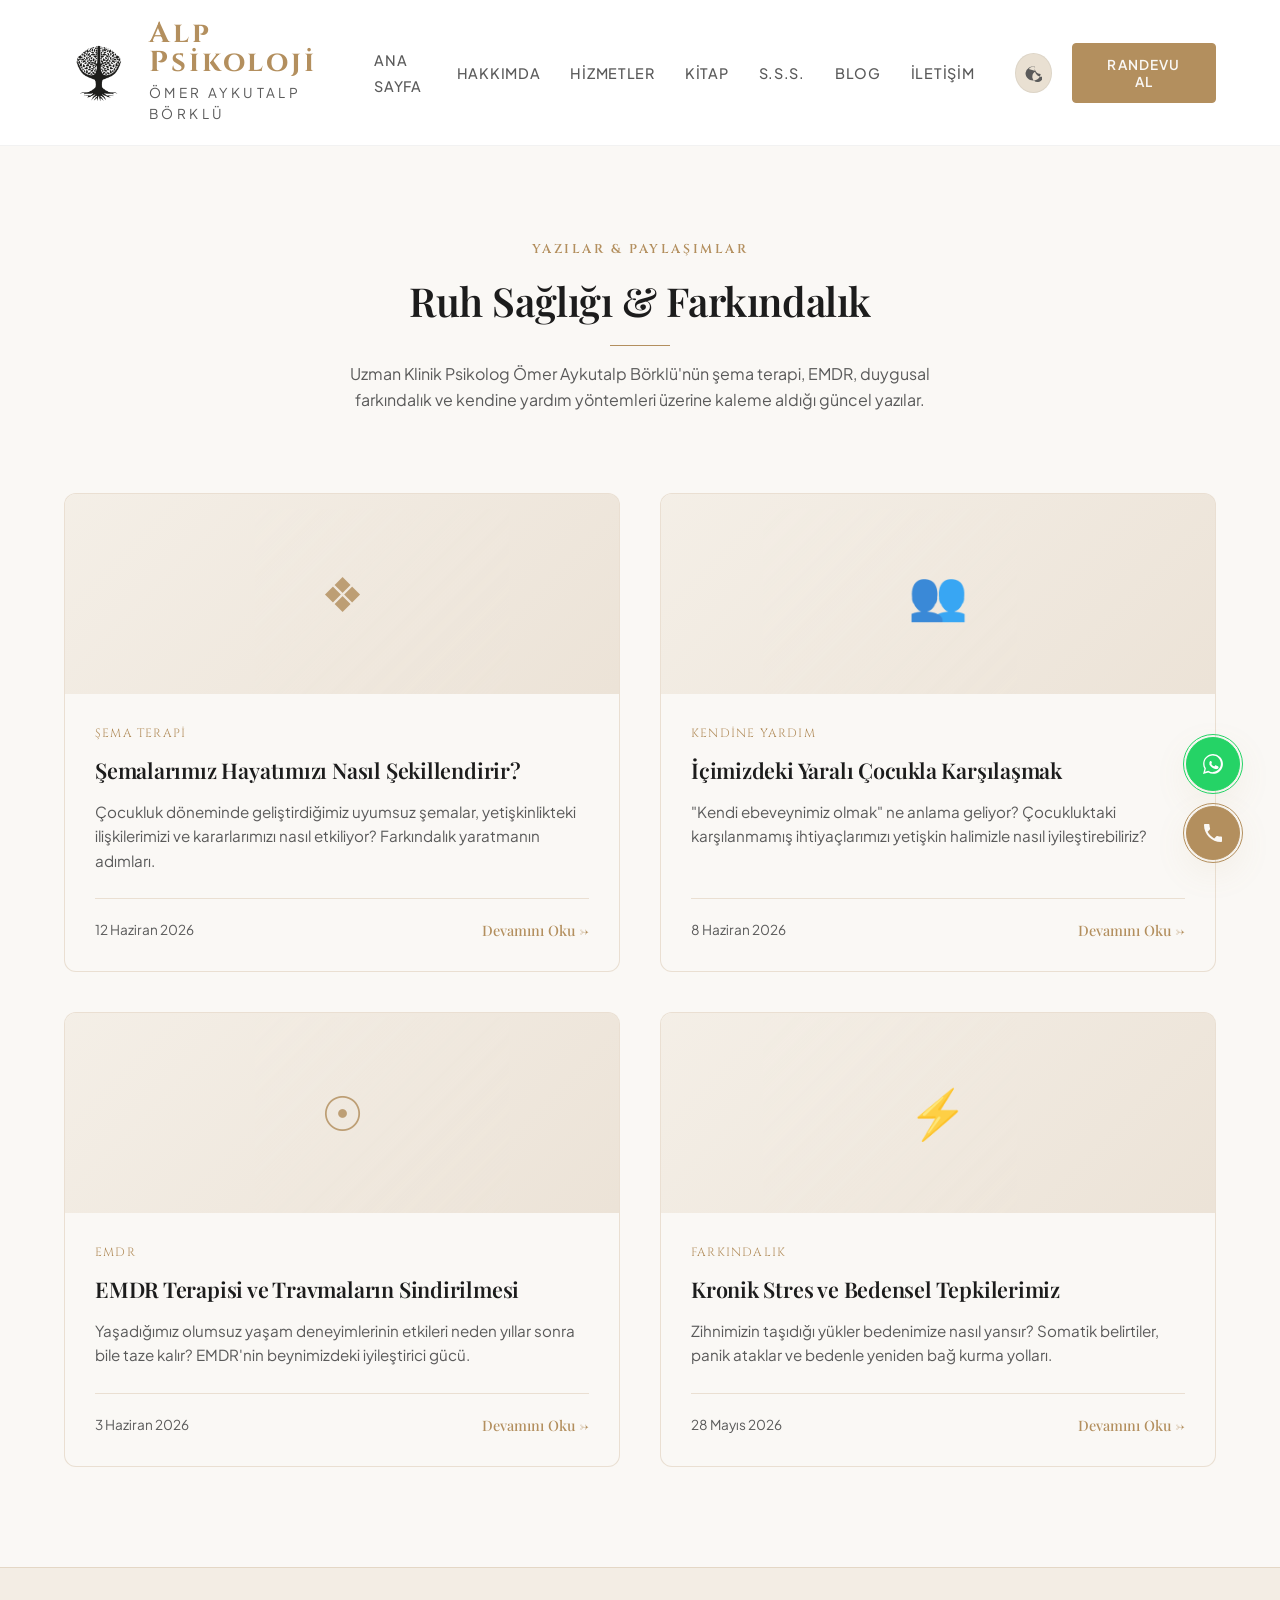
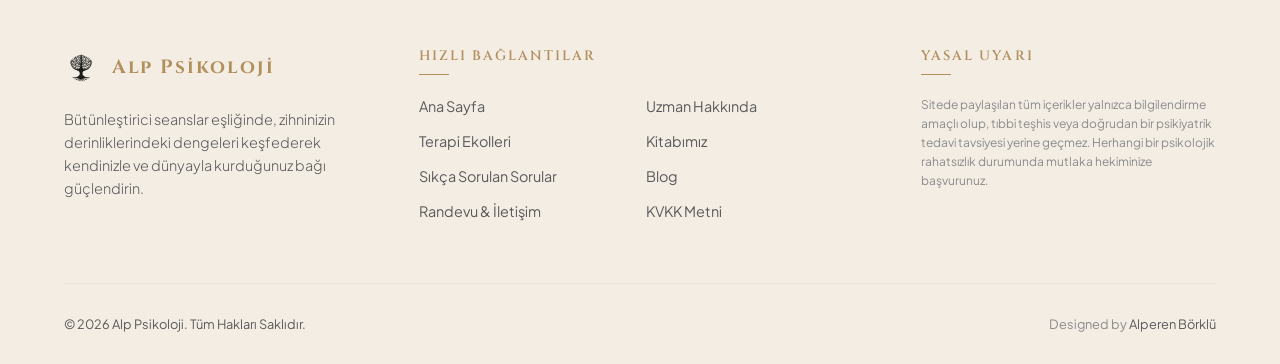
==== blog/index.html @ a067dd00 "Configure pretty URLs for blog by moving file to blog/index.html and updating all references" ====
<!DOCTYPE html>
<html lang="tr" data-theme="dark">
<head>
    <meta charset="UTF-8">
    <meta name="viewport" content="width=device-width, initial-scale=1.0">
    <title>Blog - Alp Psikoloji | Uzman Klinik Psikolog Ömer Aykutalp Börklü</title>
    <meta name="description" content="Ruh sağlığı, şema terapi, EMDR ve farkındalık üzerine yazılar ve paylaşımlar.">
    <link rel="stylesheet" href="../style.css">
    
    <!-- Google Fonts -->
    <link rel="preconnect" href="https://fonts.googleapis.com">
    <link rel="preconnect" href="https://fonts.gstatic.com" crossorigin>
    <link href="https://fonts.googleapis.com/css2?family=Cinzel:wght@400;600&family=Playfair+Display:ital,wght@0,400..900;1,400..900&family=Plus+Jakarta+Sans:ital,wght@0,200..800;1,200..800&display=swap" rel="stylesheet">
</head>
<body>
    <!-- SVG Icon Sprite Map (Loaded globally) -->
    <svg style="display: none;">
        <symbol id="icon-sun" viewBox="0 0 24 24">
            <path d="M12 7c-2.76 0-5 2.24-5 5s2.24 5 5 5 5-2.24 5-5-2.24-5-5-5zM2 13h2c.55 0 1-.45 1-1s-.45-1-1-1H2c-.55 0-1 .45-1 1s.45 1 1 1zm18 0h2c.55 0 1-.45 1-1s-.45-1-1-1h-2c-.55 0-1 .45-1 1s.45 1 1 1zM11 2v2c0 .55.45 1 1 1s1-.45 1-1V2c0-.55-.45-1-1-1s-1 .45-1 1zm0 18v2c0 .55.45 1 1 1s1-.45 1-1v-2c0-.55-.45-1-1-1s-1 .45-1 1zM5.99 4.58a.996.996 0 0 0-1.41 0c-.39.39-.39 1.03 0 1.41l1.06 1.06c.39.39 1.03.39 1.41 0s.39-1.03 0-1.41L5.99 4.58zm12.37 12.37a.996.996 0 0 0-1.41 0c-.39.39-.39 1.03 0 1.41l1.06 1.06c.39.39 1.03.39 1.41 0a.996.996 0 0 0 0-1.41l-1.06-1.06zm-1.06-10.96c.39-.39.39-1.03 0-1.41a.996.996 0 0 0-1.41 0l-1.06 1.06c-.39.39-.39 1.03 0 1.41s1.03.39 1.41 0l1.06-1.06zM7.05 18.01a.996.996 0 0 0-1.41 0l-1.06 1.06c-.39.39-.39 1.03 0 1.41s1.03.39 1.41 0l1.06-1.06c.39-.38.39-1.02 0-1.41z"/>
        </symbol>
        <symbol id="icon-moon" viewBox="0 0 24 24">
            <path d="M12.3 22c5.07 0 9.27-3.79 9.93-8.73-.1.01-.2.03-.3.03-4.14 0-7.5-3.36-7.5-7.5 0-.71.1-1.4.29-2.05A10.013 10.013 0 0 0 2 12c0 5.52 4.48 10 10 10zm-6-15.39a8.036 8.036 0 0 1 8.52-2.3c-.34.99-.52 2.06-.52 3.19 0 5.25 4.25 9.5 9.5 9.5.47 0 .93-.04 1.39-.1.24 3.65-2.5 6.8-6.19 7.1-3.69.3-7.15-2.1-7.8-5.8-.65-3.7 1.45-7.4 5.1-8.39z"/>
        </symbol>
        <symbol id="icon-close" viewBox="0 0 24 24">
            <path d="M19 6.41L17.59 5 12 10.59 6.41 5 5 6.41 10.59 12 5 17.59 6.41 19 12 13.41 17.59 19 19 17.59 13.41 12z"/>
        </symbol>
        <symbol id="icon-chevron-right" viewBox="0 0 24 24">
            <path d="M10 6L8.59 7.41 13.17 12l-4.58 4.59L10 18l6-6z"/>
        </symbol>
        <symbol id="icon-whatsapp" viewBox="0 0 24 24">
            <path d="M12.04 2c-5.46 0-9.91 4.45-9.91 9.91 0 1.75.46 3.45 1.32 4.95L2.05 22l5.25-1.38c1.45.79 3.08 1.21 4.74 1.21 5.46 0 9.91-4.45 9.91-9.91 0-2.65-1.03-5.14-2.9-7.01A9.816 9.816 0 0 0 12.04 2zm0 18.17c-1.55 0-3.07-.42-4.4-1.2l-.32-.19-3.27.86.87-3.19-.21-.33a8.188 8.188 0 0 1-1.25-4.39c0-4.52 3.68-8.2 8.2-8.2 2.19 0 4.25.85 5.8 2.4 1.55 1.55 2.4 3.61 2.4 5.8 0 4.52-3.68 8.2-8.2 8.2zm4.51-6.17c-.25-.13-1.47-.72-1.69-.81-.23-.08-.39-.13-.56.13-.17.25-.64.81-.79.97-.14.17-.29.19-.54.06-1.12-.56-1.92-1-2.69-2.33-.2-.35.2-.33.58-1.09.06-.13.03-.24-.01-.32-.04-.08-.39-.95-.54-1.3-.15-.35-.3-.3-.41-.3h-.35c-.12 0-.32.04-.49.23-.17.19-.64.63-.64 1.53 0 .9 0 1.76.08 1.95.07.19 1.76 2.68 4.25 3.75.59.26 1.05.41 1.41.52.6.19 1.14.16 1.57.1.48-.07 1.47-.6 1.67-1.18.21-.58.21-1.08.14-1.18-.07-.1-.23-.19-.48-.32z"/>
        </symbol>
        <symbol id="icon-phone" viewBox="0 0 24 24">
            <path d="M6.62 10.79c1.44 2.83 3.76 5.14 6.59 6.59l2.2-2.2c.27-.27.67-.36 1.02-.24 1.12.37 2.33.57 3.57.57.55 0 1 .45 1 1V20c0 .55-.45 1-1 1-9.39 0-17-7.61-17-17 0-.55.45-1 1-1h3.5c.55 0 1 .45 1 1 0 1.25.2 2.45.57 3.57.11.35.03.74-.25 1.02l-2.2 2.2z"/>
        </symbol>
        <symbol id="icon-instagram" viewBox="0 0 24 24">
            <path d="M7.8 2h8.4C19.4 2 22 4.6 22 7.8v8.4a5.8 5.8 0 0 1-5.8 5.8H7.8C4.6 22 2 19.4 2 16.2V7.8A5.8 5.8 0 0 1 7.8 2zm-.2 2A3.6 3.6 0 0 0 4 7.6v8.8A3.6 3.6 0 0 0 7.6 20h8.8a3.6 3.6 0 0 0 3.6-3.6V7.6A3.6 3.6 0 0 0 16.4 4H7.6zm8.9 2.5a1 1 0 1 1 0 2 1 1 0 0 1 0-2zM12 7a5 5 0 1 1 0 10 5 5 0 0 1 0-10zm0 2a3 3 0 1 0 0 6 3 3 0 0 0 0-6z"/>
        </symbol>
        <symbol id="icon-doktortakvimi" viewBox="0 0 24 24">
            <path d="M19 4h-1V2h-2v2H8V2H6v2H5c-1.11 0-1.99.9-1.99 2L3 20c0 1.1.89 2 2 2h14c1.1 0 2-.9 2-2V6c0-1.1-.9-2-2-2zm0 16H5V10h14v10zm-2-7h-5v5h5v-5z"/>
        </symbol>
    </svg>

    <!-- ==========================================================================
       Header / Navigation
       ========================================================================== -->
    <header>
        <div class="container header-container">
            <a href="../index.html#home" class="logo-link">
                <img src="../logo-psikolog-aykutalp-börklü.png" alt="Alp Psikoloji Logo" class="logo-img logo-dark-theme">
                <img src="../logo-psikolog-aykutalp-börklü-siyah.png" alt="Alp Psikoloji Logo" class="logo-img logo-light-theme">
                <div class="brand-text">
                    <span class="brand-name">Alp Psikoloji</span>
                    <span class="brand-sub">Ömer Aykutalp Börklü</span>
                </div>
            </a>
            
            <nav>
                <ul class="nav-list">
                    <li><a href="../index.html#home" class="nav-link">Ana Sayfa</a></li>
                    <li><a href="../index.html#about" class="nav-link">Hakkımda</a></li>
                    <li><a href="../index.html#services" class="nav-link">Hizmetler</a></li>
                    <li><a href="../index.html#book" class="nav-link">Kitap</a></li>
                    <li><a href="../index.html#faq" class="nav-link">S.S.S.</a></li>
                    <li><a href="index.html" class="nav-link active">Blog</a></li>
                    <li><a href="../index.html#contact" class="nav-link">İletişim</a></li>
                </ul>
                <div class="nav-actions">
                    <button class="theme-toggle" id="theme-toggle" aria-label="Temayı Değiştir">
                        <svg class="theme-icon"><use href="#icon-sun"></use></svg>
                    </button>
                    <button class="btn btn-primary open-booking-wizard">Randevu Al</button>
                </div>
            </nav>
            
            <!-- Burger Menu for Mobile -->
            <div class="burger-menu" id="burger-menu" aria-label="Menüyü Aç">
                <div class="burger-bar"></div>
                <div class="burger-bar"></div>
                <div class="burger-bar"></div>
            </div>
        </div>
    </header>

    <!-- Mobile Nav Drawer Overlay -->
    <div class="mobile-nav-overlay" id="mobile-nav">
        <ul class="mobile-nav-list">
            <li><a href="../index.html#home" class="mobile-nav-link">Ana Sayfa</a></li>
            <li><a href="../index.html#about" class="mobile-nav-link">Hakkımda</a></li>
            <li><a href="../index.html#services" class="mobile-nav-link">Hizmetler</a></li>
            <li><a href="../index.html#book" class="mobile-nav-link">Kitap</a></li>
            <li><a href="../index.html#faq" class="mobile-nav-link">Sıkça Sorulan Sorular</a></li>
            <li><a href="index.html" class="mobile-nav-link active">Blog</a></li>
            <li><a href="../index.html#contact" class="mobile-nav-link">İletişim</a></li>
        </ul>
        <button class="btn btn-primary open-booking-wizard" style="width: 100%;">Randevu Al</button>
    </div>

    <main style="padding-top: 140px;">
        <!-- ==========================================================================
           Blog Section
           ========================================================================== -->
        <section id="blog" class="blog-section" style="border-top: none; background-color: transparent;">
            <div class="container">
                <div class="section-header reveal">
                    <span class="section-subtitle">Yazılar & Paylaşımlar</span>
                    <h2 class="section-title">Ruh Sağlığı & Farkındalık</h2>
                    <p style="text-align: center; max-width: 600px; margin: 15px auto 0; color: var(--text-secondary); line-height: 1.6;">
                        Uzman Klinik Psikolog Ömer Aykutalp Börklü'nün şema terapi, EMDR, duygusal farkındalık ve kendine yardım yöntemleri üzerine kaleme aldığı güncel yazılar.
                    </p>
                </div>

                <div class="blog-grid reveal" style="margin-top: 40px;">
                    <!-- Blog Card 1 -->
                    <article class="blog-card">
                        <div class="blog-card-img-wrapper">
                            <div class="blog-card-placeholder-img" style="background: linear-gradient(135deg, var(--bg-secondary) 0%, var(--border-color) 100%); width: 100%; height: 200px; display: flex; align-items: center; justify-content: center; font-size: 3rem; color: var(--accent-gold); opacity: 0.85;">❖</div>
                        </div>
                        <div class="blog-card-body">
                            <span class="blog-card-category">Şema Terapi</span>
                            <h3 class="blog-card-title">Şemalarımız Hayatımızı Nasıl Şekillendirir?</h3>
                            <p class="blog-card-excerpt">Çocukluk döneminde geliştirdiğimiz uyumsuz şemalar, yetişkinlikteki ilişkilerimizi ve kararlarımızı nasıl etkiliyor? Farkındalık yaratmanın adımları.</p>
                            <div class="blog-card-footer">
                                <span class="blog-card-date">12 Haziran 2026</span>
                                <button class="blog-card-btn" data-post-id="1">Devamını Oku →</button>
                            </div>
                        </div>
                    </article>

                    <!-- Blog Card 2 -->
                    <article class="blog-card">
                        <div class="blog-card-img-wrapper">
                            <div class="blog-card-placeholder-img" style="background: linear-gradient(135deg, var(--bg-secondary) 0%, var(--border-color) 100%); width: 100%; height: 200px; display: flex; align-items: center; justify-content: center; font-size: 3rem; color: var(--accent-gold); opacity: 0.85;">👥</div>
                        </div>
                        <div class="blog-card-body">
                            <span class="blog-card-category">Kendine Yardım</span>
                            <h3 class="blog-card-title">İçimizdeki Yaralı Çocukla Karşılaşmak</h3>
                            <p class="blog-card-excerpt">"Kendi ebeveynimiz olmak" ne anlama geliyor? Çocukluktaki karşılanmamış ihtiyaçlarımızı yetişkin halimizle nasıl iyileştirebiliriz?</p>
                            <div class="blog-card-footer">
                                <span class="blog-card-date">8 Haziran 2026</span>
                                <button class="blog-card-btn" data-post-id="2">Devamını Oku →</button>
                            </div>
                        </div>
                    </article>

                    <!-- Blog Card 3 -->
                    <article class="blog-card">
                        <div class="blog-card-img-wrapper">
                            <div class="blog-card-placeholder-img" style="background: linear-gradient(135deg, var(--bg-secondary) 0%, var(--border-color) 100%); width: 100%; height: 200px; display: flex; align-items: center; justify-content: center; font-size: 3rem; color: var(--accent-gold); opacity: 0.85;">☉</div>
                        </div>
                        <div class="blog-card-body">
                            <span class="blog-card-category">EMDR</span>
                            <h3 class="blog-card-title">EMDR Terapisi ve Travmaların Sindirilmesi</h3>
                            <p class="blog-card-excerpt">Yaşadığımız olumsuz yaşam deneyimlerinin etkileri neden yıllar sonra bile taze kalır? EMDR'nin beynimizdeki iyileştirici gücü.</p>
                            <div class="blog-card-footer">
                                <span class="blog-card-date">3 Haziran 2026</span>
                                <button class="blog-card-btn" data-post-id="3">Devamını Oku →</button>
                            </div>
                        </div>
                    </article>

                    <!-- Blog Card 4 -->
                    <article class="blog-card">
                        <div class="blog-card-img-wrapper">
                            <div class="blog-card-placeholder-img" style="background: linear-gradient(135deg, var(--bg-secondary) 0%, var(--border-color) 100%); width: 100%; height: 200px; display: flex; align-items: center; justify-content: center; font-size: 3rem; color: var(--accent-gold); opacity: 0.85;">⚡</div>
                        </div>
                        <div class="blog-card-body">
                            <span class="blog-card-category">Farkındalık</span>
                            <h3 class="blog-card-title">Kronik Stres ve Bedensel Tepkilerimiz</h3>
                            <p class="blog-card-excerpt">Zihnimizin taşıdığı yükler bedenimize nasıl yansır? Somatik belirtiler, panik ataklar ve bedenle yeniden bağ kurma yolları.</p>
                            <div class="blog-card-footer">
                                <span class="blog-card-date">28 Mayıs 2026</span>
                                <button class="blog-card-btn" data-post-id="4">Devamını Oku →</button>
                            </div>
                        </div>
                    </article>
                </div>
            </div>
        </section>
    </main>

    <!-- ==========================================================================
       Footer
       ========================================================================== -->
    <footer>
        <div class="container footer-grid">
            <div class="footer-col">
                <div class="footer-logo">
                    <img src="../logo-psikolog-aykutalp-börklü.png" alt="Alp Psikoloji Logo" class="footer-logo-img logo-dark-theme">
                    <img src="../logo-psikolog-aykutalp-börklü-siyah.png" alt="Alp Psikoloji Logo" class="footer-logo-img logo-light-theme">
                    <span class="brand-name" style="font-size: 1.2rem;">Alp Psikoloji</span>
                </div>
                <p class="footer-desc">Bütünleştirici seanslar eşliğinde, zihninizin derinliklerindeki dengeleri keşfederek kendinizle ve dünyayla kurduğunuz bağı güçlendirin.</p>
            </div>
            
            <div class="footer-col">
                <h4 class="footer-title">Hızlı Bağlantılar</h4>
                <div class="footer-links">
                    <a href="../index.html#home">Ana Sayfa</a>
                    <a href="../index.html#about">Uzman Hakkında</a>
                    <a href="../index.html#services">Terapi Ekolleri</a>
                    <a href="../index.html#book">Kitabımız</a>
                    <a href="../index.html#faq">Sıkça Sorulan Sorular</a>
                    <a href="index.html" class="active">Blog</a>
                    <a href="../index.html#contact">Randevu & İletişim</a>
                    <a href="#" class="open-kvkk-modal">KVKK Metni</a>
                </div>
            </div>
            
            <div class="footer-col">
                <h4 class="footer-title">Yasal Uyarı</h4>
                <p class="footer-legal-notice">Sitede paylaşılan tüm içerikler yalnızca bilgilendirme amaçlı olup, tıbbi teşhis veya doğrudan bir psikiyatrik tedavi tavsiyesi yerine geçmez. Herhangi bir psikolojik rahatsızlık durumunda mutlaka hekiminize başvurunuz.</p>
            </div>
        </div>
        
        <div class="container footer-bottom">
            <p class="copyright">&copy; 2026 Alp Psikoloji. Tüm Hakları Saklıdır.</p>
            <p class="developer-credit">Designed by <a href="https://alperenborklu.com" target="_blank">Alperen Börklü</a></p>
        </div>
    </footer>

    <!-- ==========================================================================
       Interactive Modals
       ========================================================================== -->

    <!-- Modal 3: KVKK Aydınlatma Metni -->
    <div class="modal-overlay" id="kvkk-modal">
        <div class="modal-box" style="max-width: 650px;">
            <button class="modal-close-btn" aria-label="Kapat"><svg><use href="#icon-close"></use></svg></button>
            <div class="modal-body">
                <div class="detail-modal-header">
                    <span class="detail-modal-tag">Yasal Bilgilendirme</span>
                    <h3 class="detail-modal-title">KVKK Aydınlatma Metni</h3>
                </div>
                <div class="detail-modal-content" style="font-size: 0.9rem; line-height: 1.6; color: var(--text-secondary); display: flex; flex-direction: column; gap: 15px;">
                    <p><strong>Veri Sorumlusu:</strong> Alp Psikoloji - Uzman Klinik Psikolog Ömer Aykutalp Börklü</p>
                    <p>6698 sayılı Kişisel Verilerin Korunması Kanunu ("KVKK") uyarınca, kişisel verileriniz veri sorumlusu sıfatıyla tarafımızca aşağıda açıklanan kapsamda işlenebilecektir.</p>
                    
                    <h4 style="font-family: var(--font-heading); margin-top: 10px; color: var(--accent-gold); font-size: 1.1rem;">1. Kişisel Verilerin İşlenme Amacı</h4>
                    <p>Toplanan kişisel verileriniz (ad-soyad, telefon, e-posta, talep edilen hizmet ve (varsa) mesajınız); randevu talebinizin oluşturulması, terapi süreçlerinin planlanması, iletişim faaliyetlerinin yürütülmesi ve yasal yükümlülüklerin yerine getirilmesi amaçlarıyla işlenmektedir.</p>
                    
                    <h4 style="font-family: var(--font-heading); margin-top: 10px; color: var(--accent-gold); font-size: 1.1rem;">2. Kişisel Verilerin Aktarılması</h4>
                    <p>Kişisel verileriniz, herhangi bir üçüncü şahsa veya kuruma ticari amaçla aktarılmamakta olup; yalnızca yasal mevzuat uyarınca yetkili resmi kurum ve kuruluşlara, hukuki yükümlülüklerimizi yerine getirmek amacıyla aktarılabilecektir.</p>
                    
                    <h4 style="font-family: var(--font-heading); margin-top: 10px; color: var(--accent-gold); font-size: 1.1rem;">3. Veri Sahibi Olarak Haklarınız</h4>
                    <p>KVKK'nın 11. maddesi kapsamında, kişisel verilerinizin işlenip işlenmediğini öğrenme, işlenmişse buna ilişkin bilgi talep etme, kişisel verilerinizin eksik veya yanlış işlenmiş olması hâlinde bunların düzeltilmesini isteme ve verilerinizin silinmesini talep etme haklarına sahipsiniz. Haklarınızı kullanmak için kliniğimizle doğrudan iletişime geçebilirsiniz.</p>
                </div>
            </div>
        </div>
    </div>

    <!-- Modal 2: Multi-step Appointment Booking Wizard -->
    <div class="modal-overlay" id="booking-modal">
        <div class="modal-box" style="max-width: 650px;">
            <button class="modal-close-btn" aria-label="Kapat"><svg><use href="#icon-close"></use></svg></button>
            <div class="modal-body">
                <div class="wizard-header">
                    <h3 class="wizard-title" style="font-family: var(--font-branding); font-size: 1.4rem; color: var(--accent-gold); letter-spacing: 0.05em; text-align: center;">Randevu Talep Sistemi</h3>
                </div>
                
                <div class="wizard-steps-indicator">
                    <div class="wizard-step-indicator-item active">1</div>
                    <div class="wizard-step-indicator-item">2</div>
                    <div class="wizard-step-indicator-item">3</div>
                    <div class="wizard-step-indicator-item">✓</div>
                </div>

                <!-- Step 1 Pane -->
                <div class="wizard-pane active">
                    <h4 class="wizard-title">Hizmet Seçimi</h4>
                    <p class="wizard-desc">Lütfen danışmanlık talep ettiğiniz ana alanı seçiniz.</p>
                    <div class="wizard-card-grid">
                        <div class="wizard-card-option" data-service="Yetişkin Terapisi">
                            <span class="wizard-card-icon">❖</span>
                            <span class="wizard-card-title">Yetişkin Terapisi</span>
                        </div>
                        <div class="wizard-card-option" data-service="Aile & Çift Danışmanlığı">
                            <span class="wizard-card-icon">👥</span>
                            <span class="wizard-card-title">Çift Danışmanlığı</span>
                        </div>
                        <div class="wizard-card-option" data-service="Çocuk-Ergen Danışmanlığı">
                            <span class="wizard-card-icon">👦</span>
                            <span class="wizard-card-title">Çocuk-Ergen</span>
                        </div>
                        <div class="wizard-card-option" data-service="EMDR Terapisi">
                            <span class="wizard-card-icon">☉</span>
                            <span class="wizard-card-title">EMDR Terapisi</span>
                        </div>
                    </div>
                </div>

                <!-- Step 2 Pane -->
                <div class="wizard-pane">
                    <h4 class="wizard-title">Tarih ve Saat Tercihi</h4>
                    <p class="wizard-desc">Seans için uygun olduğunuz tahmini zaman dilimini belirleyiniz.</p>
                    <div class="contact-form" style="grid-template-columns: 1fr; gap: 20px;">
                        <div class="input-box">
                            <label for="book-date">Tercih Edilen Gün (Salı - Cumartesi)</label>
                            <input type="date" id="book-date" class="form-input">
                        </div>
                        <div class="input-box">
                            <label for="book-time">Tercih Edilen Saat Dilimi</label>
                            <select id="book-time" class="form-select">
                                <option value="" disabled selected>Saat Dilimi Seçiniz</option>
                                <option value="10:00 - 12:00">Öğleden Önce (10:00 - 12:00)</option>
                                <option value="12:00 - 14:00">Öğle Arası (12:00 - 14:00)</option>
                                <option value="14:00 - 16:00">Öğleden Sonra (14:00 - 16:00)</option>
                                <option value="16:00 - 19:00">Akşamüstü (16:00 - 19:00)</option>
                            </select>
                        </div>
                    </div>
                </div>

                <!-- Step 3 Pane -->
                <div class="wizard-pane">
                    <h4 class="wizard-title">İletişim Bilgileri</h4>
                    <p class="wizard-desc">Size ulaşabilmemiz ve randevunuzu onaylayabilmemiz için bilgilerinizi giriniz.</p>
                    <div class="contact-form" style="gap: 16px;">
                        <div class="input-box">
                            <label for="book-name">Adınız Soyadınız</label>
                            <input type="text" id="book-name" class="form-input" required placeholder="Adınız Soyadınız">
                        </div>
                        <div class="input-box">
                            <label for="book-phone">Telefon Numaranız</label>
                            <input type="tel" id="book-phone" class="form-input" required placeholder="Telefon Numaranız">
                        </div>
                        <div class="input-box form-full-width">
                            <label for="book-email">E-posta Adresiniz</label>
                            <input type="email" id="book-email" class="form-input" required placeholder="E-posta Adresiniz">
                        </div>
                        <div class="input-box form-full-width">
                            <label for="book-notes">Eklemek İstediğiniz Not (Opsiyonel)</label>
                            <textarea id="book-notes" class="form-textarea" placeholder="Talebinizle ilgili ek notunuz..."></textarea>
                        </div>
                        <div class="input-box form-full-width checkbox-box" style="flex-direction: row; align-items: center; gap: 10px; margin-top: 10px;">
                            <input type="checkbox" id="book-kvkk" required style="width: 18px; height: 18px; accent-color: var(--accent-gold); cursor: pointer;">
                            <label for="book-kvkk" style="text-transform: none; font-size: 0.85rem; font-weight: 400; cursor: pointer; color: var(--text-secondary);">
                                <a href="#" class="open-kvkk-modal" style="text-decoration: underline; color: var(--accent-gold);">KVKK Aydınlatma Metni</a>'ni okudum ve kabul ediyorum.
                            </label>
                        </div>
                    </div>
                </div>

                <!-- Step 4 Pane -->
                <div class="wizard-pane" style="text-align: center; padding: 20px 0;">
                    <div style="font-size: 4rem; color: var(--accent-gold); margin-bottom: 20px;">✓</div>
                    <h4 class="wizard-title">Talebiniz Başarıyla Alındı!</h4>
                    <p class="wizard-desc">Randevu ön talebiniz asistanımıza iletilmiştir. Bilgileriniz kontrol edilerek en kısa sürede telefon veya WhatsApp üzerinden onay için sizinle iletişime geçilecektir.</p>
                    
                    <div style="background-color: var(--bg-primary); border: 1px solid var(--border-color); padding: 20px; border-radius: var(--border-radius-md); text-align: left; max-width: 400px; margin: 0 auto 10px;">
                        <p style="font-size: 0.85rem; margin-bottom: 8px;"><strong>Hizmet:</strong> <span id="summary-service" style="color: var(--accent-gold);"></span></p>
                        <p style="font-size: 0.85rem;"><strong>Tercih Edilen Zaman:</strong> <span id="summary-datetime" style="color: var(--accent-gold);"></span></p>
                    </div>
                </div>

                <!-- Wizard Navigation Footer Buttons -->
                <div class="wizard-footer-buttons">
                    <button class="btn btn-secondary" id="wizard-prev">Geri</button>
                    <button class="btn btn-primary" id="wizard-next">İleri</button>
                </div>
            </div>
        </div>
    </div>

    <!-- Modal 4: Blog Post Reader -->
    <div class="modal-overlay" id="blog-modal">
        <div class="modal-box" style="max-width: 750px;">
            <button class="modal-close-btn" aria-label="Kapat"><svg><use href="#icon-close"></use></svg></button>
            <div class="modal-body">
                <div class="blog-modal-header" style="margin-bottom: 20px;">
                    <span class="blog-modal-category" style="font-family: var(--font-branding); font-size: 0.8rem; letter-spacing: 0.1em; color: var(--accent-gold); text-transform: uppercase;">Kategori</span>
                    <h3 class="blog-modal-title" style="font-family: var(--font-heading); font-size: 1.8rem; margin-top: 5px; margin-bottom: 10px; color: var(--text-primary); border-bottom: 1px solid var(--border-color); padding-bottom: 15px;">Başlık</h3>
                    <span class="blog-modal-date" style="font-size: 0.8rem; color: var(--text-secondary); display: block; margin-top: 5px;">Tarih</span>
                </div>
                <div class="blog-modal-content" style="font-size: 1rem; line-height: 1.8; color: var(--text-secondary); display: flex; flex-direction: column; gap: 15px; max-height: 60vh; overflow-y: auto; padding-right: 10px;">
                    <!-- Dynamic Blog Content Filled from script.js -->
                </div>
            </div>
        </div>
    </div>

    <!-- ==========================================================================
       Floating Action Buttons (Direct Call & WhatsApp)
       ========================================================================== -->
    <div class="floating-actions">
        <a href="https://wa.me/905549466329" target="_blank" class="float-btn float-whatsapp" aria-label="WhatsApp ile İletişim">
            <svg><use href="#icon-whatsapp"></use></svg>
        </a>
        <a href="tel:+905549466329" class="float-btn float-phone" aria-label="Telefonla Arayın">
            <svg><use href="#icon-phone"></use></svg>
        </a>
    </div>

    <!-- JS Scripts -->
    <script src="../script.js"></script>
</body>
</html>
---- style.css ----
/* 
   ==========================================================================
   Alp Psikoloji - Luxury Design System & Styling
   Author: Antigravity Pair-Programming with Alp
   ========================================================================== 
*/

/* Google Fonts Import */
@import url('https://fonts.googleapis.com/css2?family=Cinzel:wght@400;600;700&family=Playfair+Display:ital,wght@0,400;0,600;0,700;1,400&family=Plus+Jakarta+Sans:wght@300;400;500;600;700&display=swap');

/* ==========================================================================
   CSS Custom Properties (Theme Tokens)
   ========================================================================== */
:root {
    /* Fonts */
    --font-heading: 'Playfair Display', serif;
    --font-branding: 'Cinzel', serif;
    --font-body: 'Plus Jakarta Sans', sans-serif;

    /* Transition Speeds */
    --transition-fast: 0.2s ease;
    --transition-medium: 0.4s cubic-bezier(0.25, 1, 0.5, 1);
    --transition-slow: 0.8s cubic-bezier(0.25, 1, 0.5, 1);

    /* Spacings */
    --section-padding: 100px 0;
    --border-radius-sm: 4px;
    --border-radius-md: 12px;
    --border-radius-lg: 24px;
    
    /* Grid & Layout constants */
    --site-max-width: 1300px;
}

/* Dark Theme (Default) */
[data-theme="dark"] {
    --bg-primary: #090909;
    --bg-secondary: #121212;
    --bg-tertiary: #1a1a1a;
    --bg-glass: rgba(18, 18, 18, 0.75);
    --bg-header: #090909;
    --bg-card: #141414;
    
    --border-color: rgba(197, 168, 128, 0.15);
    --border-glow: rgba(197, 168, 128, 0.3);
    --border-light: rgba(255, 255, 255, 0.05);

    --accent-gold: #c5a880;
    --accent-gold-rgb: 197, 168, 128;
    --accent-gold-hover: #e0caaa;
    --accent-gold-dark: #8a7150;
    --text-primary: #f2f2f2;
    --text-secondary: #a0a0a0;
    --text-muted: #666666;
    
    --shadow-sm: 0 4px 10px rgba(0, 0, 0, 0.3);
    --shadow-md: 0 12px 30px rgba(0, 0, 0, 0.5);
    --shadow-lg: 0 20px 50px rgba(0, 0, 0, 0.7);
    --shadow-gold: 0 10px 30px rgba(197, 168, 128, 0.15);
}

/* Light Theme */
[data-theme="light"] {
    --bg-primary: #faf8f5;
    --bg-secondary: #f3ede4;
    --bg-tertiary: #e9e0d2;
    --bg-glass: rgba(250, 248, 245, 0.85);
    --bg-header: #ffffff;
    --bg-card: #ffffff;

    --border-color: rgba(184, 149, 105, 0.25);
    --border-glow: rgba(184, 149, 105, 0.45);
    --border-light: rgba(0, 0, 0, 0.05);

    --accent-gold: #b38f5e;
    --accent-gold-rgb: 179, 143, 94;
    --accent-gold-hover: #916f43;
    --accent-gold-dark: #6e502c;
    --text-primary: #1c1c1c;
    --text-secondary: #5a5a5a;
    --text-muted: #8c8c8c;

    --shadow-sm: 0 4px 10px rgba(179, 143, 94, 0.05);
    --shadow-md: 0 12px 35px rgba(179, 143, 94, 0.1);
    --shadow-lg: 0 20px 50px rgba(179, 143, 94, 0.15);
    --shadow-gold: 0 10px 30px rgba(179, 143, 94, 0.1);
}

/* ==========================================================================
   Base Elements Reset
   ========================================================================== */
* {
    margin: 0;
    padding: 0;
    box-sizing: border-box;
}

html {
    scroll-behavior: smooth;
    font-size: 16px;
    background-color: var(--bg-primary);
    color: var(--text-primary);
}

body {
    font-family: var(--font-body);
    font-weight: 400;
    line-height: 1.6;
    overflow-x: hidden;
    transition: background-color var(--transition-medium), color var(--transition-medium);
}

/* Custom Scrollbar */
::-webkit-scrollbar {
    width: 8px;
}
::-webkit-scrollbar-track {
    background: var(--bg-primary);
}
::-webkit-scrollbar-thumb {
    background: var(--accent-gold-dark);
    border-radius: var(--border-radius-sm);
}
::-webkit-scrollbar-thumb:hover {
    background: var(--accent-gold);
}

/* Typography Selection */
::selection {
    background-color: var(--accent-gold);
    color: var(--bg-primary);
}

h1, h2, h3, h4, h5, h6 {
    font-family: var(--font-heading);
    color: var(--text-primary);
    font-weight: 600;
    line-height: 1.25;
    letter-spacing: -0.01em;
}

a {
    color: inherit;
    text-decoration: none;
    transition: color var(--transition-fast);
}

img {
    max-width: 100%;
    height: auto;
    display: block;
}

button, input, textarea, select {
    font-family: inherit;
    font-size: inherit;
    color: inherit;
    background: none;
    border: none;
    outline: none;
}

ul {
    list-style: none;
}

/* Common Layout Containers */
.container {
    width: 90%;
    max-width: var(--site-max-width);
    margin: 0 auto;
    position: relative;
}

/* ==========================================================================
   Header & Navigation
   ========================================================================== */
header {
    position: fixed;
    top: 0;
    left: 0;
    width: 100%;
    z-index: 1000;
    background-color: var(--bg-header);
    backdrop-filter: blur(15px) saturate(180%);
    -webkit-backdrop-filter: blur(15px) saturate(180%);
    border-bottom: 1px solid var(--border-light);
    transition: background-color var(--transition-medium), padding var(--transition-medium), box-shadow var(--transition-medium);
    padding: 20px 0;
}

header.scrolled {
    box-shadow: var(--shadow-sm);
}

.header-container {
    display: flex;
    justify-content: space-between;
    align-items: center;
}

.logo-link {
    display: flex;
    align-items: center;
    gap: 12px;
}

.logo-img {
    height: 82px;
    width: auto;
    object-fit: contain;
    transition: transform var(--transition-medium);
}

.logo-link:hover .logo-img {
    transform: scale(1.05);
}

/* Toggle logos depending on the theme */
.logo-light-theme {
    display: none !important;
}

.logo-dark-theme {
    display: block !important;
}

[data-theme="light"] .logo-light-theme {
    display: block !important;
}

[data-theme="light"] .logo-dark-theme {
    display: none !important;
}

.brand-text {
    display: flex;
    flex-direction: column;
}

.brand-name {
    font-family: var(--font-branding);
    font-size: 1.8rem;
    font-weight: 700;
    letter-spacing: 0.1em;
    color: var(--accent-gold);
    line-height: 1;
}

.brand-sub {
    font-size: 0.85rem;
    letter-spacing: 0.25em;
    text-transform: uppercase;
    color: var(--text-secondary);
    margin-top: 4px;
}

nav {
    display: flex;
    align-items: center;
    gap: 40px;
}

.nav-list {
    display: flex;
    align-items: center;
    gap: 30px;
}

.nav-link {
    font-size: 0.9rem;
    font-weight: 500;
    text-transform: uppercase;
    letter-spacing: 0.05em;
    color: var(--text-secondary);
    position: relative;
    padding: 8px 0;
}

.nav-link:hover, .nav-link.active {
    color: var(--accent-gold);
}

.nav-link::after {
    content: '';
    position: absolute;
    bottom: 0;
    left: 50%;
    width: 0;
    height: 1px;
    background-color: var(--accent-gold);
    transition: width var(--transition-fast), left var(--transition-fast);
}

.nav-link:hover::after, .nav-link.active::after {
    width: 100%;
    left: 0;
}

.nav-actions {
    display: flex;
    align-items: center;
    gap: 20px;
}

/* Buttons */
.btn {
    display: inline-flex;
    align-items: center;
    justify-content: center;
    padding: 12px 28px;
    font-size: 0.85rem;
    font-weight: 600;
    text-transform: uppercase;
    letter-spacing: 0.08em;
    border-radius: var(--border-radius-sm);
    cursor: pointer;
    transition: all var(--transition-medium);
    position: relative;
    overflow: hidden;
}

.btn-primary {
    background-color: var(--accent-gold);
    color: var(--bg-primary);
    border: 1px solid var(--accent-gold);
}

.btn-primary:hover {
    background-color: transparent;
    color: var(--accent-gold);
    box-shadow: var(--shadow-gold);
}

.btn-secondary {
    background-color: transparent;
    color: var(--text-primary);
    border: 1px solid var(--border-color);
}

.btn-secondary:hover {
    border-color: var(--accent-gold);
    color: var(--accent-gold);
}

/* Theme Switcher */
.theme-toggle {
    width: 40px;
    height: 40px;
    border-radius: 50%;
    background-color: var(--bg-tertiary);
    border: 1px solid var(--border-light);
    cursor: pointer;
    display: flex;
    align-items: center;
    justify-content: center;
    transition: background-color var(--transition-fast), border-color var(--transition-fast);
}

.theme-toggle:hover {
    background-color: var(--bg-secondary);
    border-color: var(--accent-gold);
}

.theme-icon {
    width: 18px;
    height: 18px;
    fill: var(--text-secondary);
    transition: transform var(--transition-medium), fill var(--transition-fast);
}

.theme-toggle:hover .theme-icon {
    fill: var(--accent-gold);
    transform: rotate(20deg);
}

/* Burger Menu for Mobile */
.burger-menu {
    display: none;
    flex-direction: column;
    justify-content: space-between;
    width: 24px;
    height: 18px;
    cursor: pointer;
    z-index: 1001;
}

.burger-bar {
    width: 100%;
    height: 2px;
    background-color: var(--text-primary);
    transition: transform var(--transition-medium), opacity var(--transition-fast);
}

/* Mobile Nav Drawer */
.mobile-nav-overlay {
    position: fixed;
    top: 0;
    right: -100%;
    width: 80%;
    max-width: 400px;
    height: 100vh;
    background-color: var(--bg-secondary);
    z-index: 999;
    box-shadow: var(--shadow-lg);
    display: flex;
    flex-direction: column;
    padding: 100px 40px 40px;
    transition: right var(--transition-medium);
    border-left: 1px solid var(--border-color);
}

.mobile-nav-overlay.active {
    right: 0;
}

.mobile-nav-list {
    display: flex;
    flex-direction: column;
    gap: 24px;
    margin-bottom: 40px;
}

.mobile-nav-link {
    font-size: 1.2rem;
    font-family: var(--font-heading);
    color: var(--text-primary);
    font-weight: 500;
}

.mobile-nav-link:hover {
    color: var(--accent-gold);
    padding-left: 8px;
}

/* ==========================================================================
   Hero Section
   ========================================================================== */
.hero {
    min-height: 100vh;
    padding-top: 140px;
    display: flex;
    align-items: center;
    background-color: var(--bg-primary);
    position: relative;
    overflow: hidden;
}

/* Soft gold glow behind hero */
.hero::after {
    content: '';
    position: absolute;
    width: 500px;
    height: 500px;
    background: radial-gradient(circle, rgba(var(--accent-gold-rgb), 0.08) 0%, rgba(0,0,0,0) 70%);
    top: -100px;
    right: -100px;
    pointer-events: none;
    z-index: 0;
}

.hero-grid {
    display: grid;
    grid-template-columns: 1.2fr 0.8fr;
    gap: 60px;
    align-items: center;
    z-index: 1;
}

.hero-content {
    max-width: 700px;
}

.hero-tagline {
    font-family: var(--font-branding);
    font-size: 0.9rem;
    font-weight: 600;
    color: var(--accent-gold);
    letter-spacing: 0.25em;
    text-transform: uppercase;
    margin-bottom: 24px;
    display: block;
}

.hero-title {
    font-size: 3.5rem;
    font-weight: 600;
    line-height: 1.15;
    margin-bottom: 24px;
}

.hero-title span {
    font-family: var(--font-branding);
    color: var(--accent-gold);
    font-weight: 400;
}

.hero-description {
    font-size: 1.1rem;
    color: var(--text-secondary);
    margin-bottom: 40px;
    font-weight: 300;
}

.hero-buttons {
    display: flex;
    gap: 20px;
    flex-wrap: wrap;
}

.hero-img-wrapper {
    position: relative;
    border-radius: var(--border-radius-lg);
    overflow: hidden;
    box-shadow: var(--shadow-lg);
    border: 1px solid var(--border-color);
    aspect-ratio: 4 / 5;
}

.hero-img-wrapper::after {
    content: '';
    position: absolute;
    inset: 0;
    box-shadow: inset 0 0 40px rgba(0, 0, 0, 0.4);
    pointer-events: none;
}

.hero-img {
    width: 100%;
    height: 100%;
    object-fit: cover;
    transition: transform var(--transition-slow);
}

.hero-img-wrapper:hover .hero-img {
    transform: scale(1.05);
}

/* ==========================================================================
   Quote Section
   ========================================================================== */
.quote-section {
    padding: 80px 0;
    background-color: var(--bg-secondary);
    border-top: 1px solid var(--border-color);
    border-bottom: 1px solid var(--border-color);
    text-align: center;
    position: relative;
}

.quote-container {
    max-width: 800px;
    margin: 0 auto;
}

.quote-icon {
    font-family: var(--font-heading);
    font-size: 5rem;
    line-height: 0.1;
    color: var(--accent-gold-dark);
    opacity: 0.3;
    display: block;
    margin-bottom: 10px;
}

.quote-text {
    font-family: var(--font-heading);
    font-size: 1.8rem;
    font-style: italic;
    font-weight: 400;
    color: var(--text-primary);
    line-height: 1.5;
    margin-bottom: 20px;
}

.quote-author {
    font-size: 0.9rem;
    font-family: var(--font-branding);
    letter-spacing: 0.15em;
    text-transform: uppercase;
    color: var(--accent-gold);
}

/* ==========================================================================
   Hakkımda (About) Section
   ========================================================================== */
.about {
    padding: var(--section-padding);
    background-color: var(--bg-primary);
}

.section-header {
    text-align: center;
    max-width: 700px;
    margin: 0 auto 80px;
}

.section-subtitle {
    font-family: var(--font-branding);
    font-size: 0.8rem;
    font-weight: 600;
    color: var(--accent-gold);
    letter-spacing: 0.2em;
    text-transform: uppercase;
    margin-bottom: 16px;
    display: block;
}

.section-title {
    font-size: 2.5rem;
    position: relative;
    display: inline-block;
    padding-bottom: 20px;
}

.section-title::after {
    content: '';
    position: absolute;
    bottom: 0;
    left: 50%;
    transform: translateX(-50%);
    width: 60px;
    height: 1px;
    background-color: var(--accent-gold);
}

.about-grid {
    display: grid;
    grid-template-columns: 0.9fr 1.1fr;
    gap: 80px;
    align-items: center;
}

.about-img-wrapper {
    position: relative;
    border-radius: var(--border-radius-lg);
    overflow: hidden;
    box-shadow: var(--shadow-md);
    border: 1px solid var(--border-color);
}

.about-img {
    width: 100%;
    height: auto;
    transition: transform var(--transition-slow);
}

.about-img-wrapper:hover .about-img {
    transform: scale(1.03);
}

.about-bio {
    display: flex;
    flex-direction: column;
    gap: 24px;
}

.about-bio h3 {
    font-size: 1.8rem;
    color: var(--accent-gold);
}

.about-text {
    font-size: 1.05rem;
    color: var(--text-secondary);
    font-weight: 300;
}

.about-education {
    margin-top: 16px;
}

.education-title {
    font-family: var(--font-branding);
    font-size: 0.9rem;
    letter-spacing: 0.1em;
    text-transform: uppercase;
    color: var(--text-primary);
    margin-bottom: 20px;
    font-weight: 600;
    border-left: 2px solid var(--accent-gold);
    padding-left: 10px;
}

.timeline {
    display: flex;
    flex-direction: column;
    gap: 16px;
}

.timeline-item {
    display: flex;
    gap: 20px;
    position: relative;
    padding-left: 20px;
}

.timeline-item::before {
    content: '';
    position: absolute;
    left: 0;
    top: 6px;
    width: 6px;
    height: 6px;
    border-radius: 50%;
    background-color: var(--accent-gold);
    box-shadow: 0 0 8px var(--accent-gold);
}

.timeline-item::after {
    content: '';
    position: absolute;
    left: 2px;
    top: 15px;
    bottom: -15px;
    width: 1px;
    background-color: var(--border-color);
}

.timeline-item:last-child::after {
    display: none;
}

.timeline-year {
    font-weight: 700;
    color: var(--accent-gold);
    font-size: 0.9rem;
    min-width: 90px;
}

.timeline-desc {
    color: var(--text-secondary);
    font-size: 0.95rem;
}

/* Membership Badges */
.memberships-grid {
    display: flex;
    flex-wrap: wrap;
    gap: 15px;
    margin-top: 16px;
}

.membership-tag {
    background-color: var(--bg-secondary);
    border: 1px solid var(--border-color);
    padding: 8px 16px;
    border-radius: var(--border-radius-sm);
    font-size: 0.8rem;
    font-weight: 500;
    letter-spacing: 0.05em;
    color: var(--text-secondary);
    transition: all var(--transition-fast);
}

.membership-tag:hover {
    border-color: var(--accent-gold);
    color: var(--accent-gold);
    background-color: var(--bg-tertiary);
    transform: translateY(-2px);
}

/* ==========================================================================
   Ekoller & Hizmetler (Services) Section
   ========================================================================== */
.services {
    padding: var(--section-padding);
    background-color: var(--bg-secondary);
    border-top: 1px solid var(--border-color);
    border-bottom: 1px solid var(--border-color);
}

.tabs-container {
    display: flex;
    justify-content: center;
    gap: 20px;
    margin-bottom: 50px;
}

.tab-btn {
    padding: 12px 30px;
    font-family: var(--font-branding);
    font-size: 0.9rem;
    font-weight: 600;
    letter-spacing: 0.1em;
    text-transform: uppercase;
    border-bottom: 2px solid transparent;
    color: var(--text-secondary);
    cursor: pointer;
    transition: all var(--transition-fast);
}

.tab-btn:hover, .tab-btn.active {
    color: var(--accent-gold);
    border-bottom-color: var(--accent-gold);
}

.tab-pane {
    display: none;
}

.tab-pane.active {
    display: block;
    animation: fadeIn 0.6s ease;
}

/* Methods Grid (Grid of cards) */
.methods-grid {
    display: grid;
    grid-template-columns: repeat(auto-fit, minmax(280px, 1fr));
    gap: 30px;
}

.method-card {
    background-color: var(--bg-card);
    border: 1px solid var(--border-color);
    border-radius: var(--border-radius-md);
    padding: 40px;
    transition: all var(--transition-medium);
    cursor: pointer;
    display: flex;
    flex-direction: column;
    justify-content: space-between;
    min-height: 320px;
    box-shadow: var(--shadow-sm);
    position: relative;
    overflow: hidden;
}

.method-card::before {
    content: '';
    position: absolute;
    top: 0;
    left: 0;
    width: 100%;
    height: 3px;
    background: linear-gradient(90deg, var(--accent-gold-dark), var(--accent-gold));
    transform: scaleX(0);
    transform-origin: left;
    transition: transform var(--transition-medium);
}

.method-card:hover {
    transform: translateY(-8px);
    box-shadow: var(--shadow-md), var(--shadow-gold);
    border-color: var(--border-glow);
}

.method-card:hover::before {
    transform: scaleX(1);
}

.method-icon {
    font-size: 2.2rem;
    color: var(--accent-gold);
    margin-bottom: 24px;
}

.method-title {
    font-size: 1.4rem;
    font-family: var(--font-heading);
    margin-bottom: 16px;
    font-weight: 600;
}

.method-desc {
    font-size: 0.95rem;
    color: var(--text-secondary);
    font-weight: 300;
    margin-bottom: 24px;
    flex-grow: 1;
}

.method-more {
    font-family: var(--font-branding);
    font-size: 0.75rem;
    font-weight: 600;
    letter-spacing: 0.15em;
    text-transform: uppercase;
    color: var(--accent-gold);
    display: flex;
    align-items: center;
    gap: 8px;
}

.method-more svg {
    width: 12px;
    height: 12px;
    fill: currentColor;
    transition: transform var(--transition-fast);
}

.method-card:hover .method-more svg {
    transform: translateX(4px);
}

/* Specialties (Areas of concern) Grid */
.specialties-grid {
    display: grid;
    grid-template-columns: repeat(auto-fit, minmax(230px, 1fr));
    gap: 20px;
}

.specialty-item {
    background-color: var(--bg-card);
    border: 1px solid var(--border-color);
    padding: 24px 30px;
    border-radius: var(--border-radius-md);
    display: flex;
    align-items: center;
    gap: 20px;
    transition: all var(--transition-fast);
    cursor: pointer;
}

.specialty-item:hover {
    border-color: var(--accent-gold);
    transform: translateY(-3px);
    box-shadow: var(--shadow-sm);
}

.specialty-bullet {
    width: 8px;
    height: 8px;
    background-color: var(--accent-gold);
    border-radius: 50%;
    flex-shrink: 0;
    box-shadow: 0 0 8px var(--accent-gold);
}

.specialty-title {
    font-size: 1rem;
    font-family: var(--font-heading);
    font-weight: 500;
}

/* ==========================================================================
   Book Section
   ========================================================================== */
.book-section {
    padding: var(--section-padding);
    background-color: var(--bg-primary);
}

.book-grid {
    display: grid;
    grid-template-columns: 0.9fr 1.1fr;
    gap: 80px;
    align-items: center;
}

/* 3D Book Animation Wrapper */
.book-showcase {
    display: flex;
    justify-content: center;
    align-items: center;
    perspective: 1000px;
    padding: 40px 0;
}

.book-container {
    width: 280px;
    height: 400px;
    position: relative;
    transform-style: preserve-3d;
    transform: rotateY(-20deg) rotateX(10deg);
    transition: transform var(--transition-slow);
    box-shadow: 10px 10px 40px rgba(0, 0, 0, 0.4);
}

.book-showcase:hover .book-container {
    transform: rotateY(0deg) rotateX(0deg) translateZ(20px);
    box-shadow: 0px 20px 40px rgba(0, 0, 0, 0.5);
}

.book-cover {
    position: absolute;
    width: 100%;
    height: 100%;
    top: 0;
    left: 0;
    background-color: var(--bg-tertiary);
    border-radius: 2px 8px 8px 2px;
    z-index: 5;
    transform-origin: left center;
    overflow: hidden;
    border: 1px solid var(--border-color);
}

.book-cover img {
    width: 100%;
    height: 100%;
    object-fit: cover;
}

/* Book spine effect */
.book-spine {
    position: absolute;
    width: 40px;
    height: 100%;
    top: 0;
    left: -20px;
    background-color: var(--accent-gold-dark);
    transform: rotateY(-90deg);
    transform-origin: right center;
    z-index: 4;
}

.book-pages {
    position: absolute;
    width: 276px;
    height: 396px;
    top: 2px;
    left: 4px;
    background: #ffffff;
    border-radius: 0 6px 6px 0;
    box-shadow: inset -5px 0 10px rgba(0, 0, 0, 0.1);
    z-index: 3;
    transform: translateZ(-10px);
}

.book-info {
    max-width: 600px;
}

.book-label {
    background-color: rgba(var(--accent-gold-rgb), 0.1);
    color: var(--accent-gold);
    padding: 6px 14px;
    border-radius: 100px;
    font-size: 0.75rem;
    font-family: var(--font-branding);
    font-weight: 600;
    letter-spacing: 0.1em;
    text-transform: uppercase;
    display: inline-block;
    margin-bottom: 24px;
}

.book-title {
    font-size: 2.8rem;
    margin-bottom: 24px;
}

.book-desc {
    font-size: 1.05rem;
    color: var(--text-secondary);
    margin-bottom: 30px;
    font-weight: 300;
}

/* Waitlist Form styling */
.waitlist-form {
    display: flex;
    flex-direction: column;
    gap: 15px;
    max-width: 500px;
    background-color: var(--bg-secondary);
    padding: 30px;
    border-radius: var(--border-radius-md);
    border: 1px solid var(--border-color);
    box-shadow: var(--shadow-sm);
}

.waitlist-title {
    font-family: var(--font-heading);
    font-size: 1.2rem;
    margin-bottom: 5px;
}

.waitlist-input-group {
    display: flex;
    gap: 10px;
}

.waitlist-input {
    flex-grow: 1;
    background-color: var(--bg-primary);
    border: 1px solid var(--border-color);
    padding: 12px 20px;
    font-size: 0.9rem;
    border-radius: var(--border-radius-sm);
    color: var(--text-primary);
    transition: border-color var(--transition-fast);
}

.waitlist-input:focus {
    border-color: var(--accent-gold);
}

.waitlist-form .btn {
    padding: 12px 24px;
    flex-shrink: 0;
}

.form-success-msg {
    color: #4caf50;
    font-size: 0.9rem;
    margin-top: 10px;
    display: none;
}

/* ==========================================================================
   Sıkça Sorulan Sorular (FAQ) Section
   ========================================================================== */
.faq {
    padding: var(--section-padding);
    background-color: var(--bg-secondary);
    border-top: 1px solid var(--border-color);
    border-bottom: 1px solid var(--border-color);
}

.faq-list {
    max-width: 800px;
    margin: 0 auto;
    display: flex;
    flex-direction: column;
    gap: 20px;
}

.faq-item {
    background-color: var(--bg-card);
    border: 1px solid var(--border-color);
    border-radius: var(--border-radius-md);
    overflow: hidden;
    transition: all var(--transition-medium);
}

.faq-item:hover {
    border-color: var(--border-glow);
}

.faq-item.active {
    border-color: var(--accent-gold);
    box-shadow: var(--shadow-sm);
}

.faq-question {
    padding: 24px 30px;
    display: flex;
    justify-content: space-between;
    align-items: center;
    cursor: pointer;
    user-select: none;
}

.faq-title {
    font-size: 1.15rem;
    font-family: var(--font-heading);
    font-weight: 500;
}

.faq-toggle-icon {
    width: 16px;
    height: 16px;
    position: relative;
    transition: transform var(--transition-medium);
}

.faq-toggle-icon::before, .faq-toggle-icon::after {
    content: '';
    position: absolute;
    background-color: var(--accent-gold);
    transition: transform var(--transition-medium);
}

/* Horizontal line */
.faq-toggle-icon::before {
    top: 7px;
    left: 0;
    width: 100%;
    height: 2px;
}

/* Vertical line */
.faq-toggle-icon::after {
    top: 0;
    left: 7px;
    width: 2px;
    height: 100%;
}

.faq-item.active .faq-toggle-icon {
    transform: rotate(135deg);
}

.faq-answer {
    max-height: 0;
    overflow: hidden;
    transition: max-height var(--transition-medium) ease-out;
}

.faq-answer-inner {
    padding: 0 30px 24px;
    color: var(--text-secondary);
    font-size: 0.95rem;
    font-weight: 300;
    line-height: 1.6;
}

/* ==========================================================================
   İletişim & Randevu (Contact) Section
   ========================================================================== */
.contact {
    padding: var(--section-padding);
    background-color: var(--bg-primary);
}

.contact-grid {
    display: grid;
    grid-template-columns: 0.8fr 1.2fr;
    gap: 80px;
}

.contact-info {
    display: flex;
    flex-direction: column;
    gap: 40px;
}

.contact-card {
    display: flex;
    gap: 20px;
    align-items: flex-start;
}

.contact-icon-wrapper {
    width: 50px;
    height: 50px;
    border-radius: 50%;
    background-color: var(--bg-secondary);
    border: 1px solid var(--border-color);
    display: flex;
    align-items: center;
    justify-content: center;
    color: var(--accent-gold);
    flex-shrink: 0;
    transition: background-color var(--transition-fast);
}

.contact-card:hover .contact-icon-wrapper {
    background-color: var(--bg-tertiary);
}

.contact-icon-wrapper svg {
    width: 20px;
    height: 20px;
    fill: currentColor;
}

.contact-card-content h4 {
    font-family: var(--font-branding);
    font-size: 0.8rem;
    font-weight: 600;
    letter-spacing: 0.15em;
    text-transform: uppercase;
    color: var(--accent-gold);
    margin-bottom: 8px;
}

.contact-card-content p, .contact-card-content a {
    font-size: 1rem;
    color: var(--text-secondary);
    font-weight: 300;
}

.contact-card-content a:hover {
    color: var(--accent-gold);
}

.contact-socials {
    display: flex;
    gap: 15px;
    margin-top: 20px;
}

.social-circle {
    width: 40px;
    height: 40px;
    border-radius: 50%;
    border: 1px solid var(--border-color);
    display: flex;
    align-items: center;
    justify-content: center;
    color: var(--text-secondary);
    transition: all var(--transition-fast);
}

.social-circle:hover {
    color: var(--accent-gold);
    border-color: var(--accent-gold);
    transform: translateY(-3px);
    box-shadow: var(--shadow-sm);
}

.social-circle svg {
    width: 18px;
    height: 18px;
    fill: currentColor;
}

/* Contact Form Styling */
.contact-form-wrapper {
    background-color: var(--bg-secondary);
    padding: 50px;
    border-radius: var(--border-radius-lg);
    border: 1px solid var(--border-color);
    box-shadow: var(--shadow-md);
}

.contact-form-title {
    font-size: 1.8rem;
    margin-bottom: 30px;
}

.contact-form {
    display: grid;
    grid-template-columns: 1fr 1fr;
    gap: 24px;
}

.form-full-width {
    grid-column: span 2;
}

.input-box {
    display: flex;
    flex-direction: column;
    gap: 8px;
}

.input-box label {
    font-size: 0.8rem;
    font-weight: 600;
    text-transform: uppercase;
    letter-spacing: 0.05em;
    color: var(--text-secondary);
}

.form-input, .form-select, .form-textarea {
    background-color: var(--bg-primary);
    border: 1px solid var(--border-color);
    border-radius: var(--border-radius-sm);
    padding: 14px 20px;
    color: var(--text-primary);
    font-size: 0.95rem;
    transition: all var(--transition-fast);
}

.form-input:focus, .form-select:focus, .form-textarea:focus {
    border-color: var(--accent-gold);
    box-shadow: var(--shadow-gold);
}

.form-textarea {
    resize: vertical;
    min-height: 120px;
}

.contact-form .btn {
    grid-column: span 2;
    padding: 16px 0;
    font-size: 0.9rem;
}

/* Maps and direction link styling */
.map-link-card {
    background-color: var(--bg-secondary);
    border: 1px solid var(--border-color);
    border-radius: var(--border-radius-md);
    padding: 30px;
    display: flex;
    align-items: center;
    justify-content: space-between;
    margin-top: 40px;
    box-shadow: var(--shadow-sm);
}

.map-link-btn {
    font-size: 0.8rem;
    padding: 10px 20px;
}

/* ==========================================================================
   Footer
   ========================================================================== */
footer {
    background-color: var(--bg-secondary);
    border-top: 1px solid var(--border-color);
    padding: 80px 0 30px;
    color: var(--text-secondary);
    font-size: 0.9rem;
}

.footer-grid {
    display: grid;
    grid-template-columns: 1fr 1.5fr 1fr;
    gap: 60px;
    margin-bottom: 60px;
    align-items: flex-start;
}

.footer-col {
    display: flex;
    flex-direction: column;
    gap: 20px;
}

.footer-logo {
    display: flex;
    align-items: center;
    gap: 12px;
}

.footer-logo-img {
    height: 40px;
}

.footer-desc {
    font-weight: 300;
    line-height: 1.6;
}

.footer-title {
    font-family: var(--font-branding);
    font-size: 0.85rem;
    font-weight: 600;
    letter-spacing: 0.15em;
    text-transform: uppercase;
    color: var(--accent-gold);
    position: relative;
    padding-bottom: 10px;
}

.footer-title::after {
    content: '';
    position: absolute;
    bottom: 0;
    left: 0;
    width: 30px;
    height: 1px;
    background-color: var(--accent-gold);
}

.footer-links {
    display: grid;
    grid-template-columns: 1fr 1fr;
    gap: 12px;
}

.footer-links a {
    transition: transform var(--transition-fast), color var(--transition-fast);
}

.footer-links a:hover {
    color: var(--accent-gold);
    transform: translateX(4px);
}

.footer-legal-notice {
    font-size: 0.75rem;
    line-height: 1.6;
    color: var(--text-muted);
}

.footer-bottom {
    border-top: 1px solid var(--border-light);
    padding-top: 30px;
    display: flex;
    justify-content: space-between;
    align-items: center;
    flex-wrap: wrap;
    gap: 20px;
}

.copyright {
    font-size: 0.8rem;
}

.developer-credit {
    font-size: 0.8rem;
    color: var(--text-muted);
}

.developer-credit a {
    color: var(--text-secondary);
}

.developer-credit a:hover {
    color: var(--accent-gold);
}

/* ==========================================================================
   Blog Section
   ========================================================================== */
.blog-section {
    padding: var(--section-padding);
    background-color: var(--bg-secondary);
    border-top: 1px solid var(--border-color);
}

.blog-grid {
    display: grid;
    grid-template-columns: repeat(2, 1fr);
    gap: 40px;
    margin-top: 50px;
}

@media (max-width: 768px) {
    .blog-grid {
        grid-template-columns: 1fr;
        gap: 30px;
    }
}

.blog-card {
    background-color: var(--bg-primary);
    border: 1px solid var(--border-color);
    border-radius: var(--border-radius-md);
    overflow: hidden;
    display: flex;
    flex-direction: column;
    transition: transform var(--transition-medium), box-shadow var(--transition-medium), border-color var(--transition-medium);
}

.blog-card:hover {
    transform: translateY(-5px);
    box-shadow: var(--shadow-md);
    border-color: var(--accent-gold);
}

.blog-card-img-wrapper {
    position: relative;
    overflow: hidden;
}

.blog-card-placeholder-img {
    transition: transform var(--transition-medium);
}

.blog-card:hover .blog-card-placeholder-img {
    transform: scale(1.05);
}

.blog-card-body {
    padding: 30px;
    display: flex;
    flex-direction: column;
    flex-grow: 1;
}

.blog-card-category {
    font-family: var(--font-branding);
    font-size: 0.75rem;
    color: var(--accent-gold);
    letter-spacing: 0.1em;
    text-transform: uppercase;
    margin-bottom: 12px;
}

.blog-card-title {
    font-family: var(--font-heading);
    font-size: 1.35rem;
    color: var(--text-primary);
    margin-bottom: 15px;
    line-height: 1.4;
}

.blog-card-excerpt {
    font-size: 0.95rem;
    color: var(--text-secondary);
    line-height: 1.6;
    margin-bottom: 25px;
    flex-grow: 1;
}

.blog-card-footer {
    display: flex;
    justify-content: space-between;
    align-items: center;
    border-top: 1px solid var(--border-color);
    padding-top: 20px;
    margin-top: auto;
}

.blog-card-date {
    font-size: 0.85rem;
    color: var(--text-secondary);
}

.blog-card-btn {
    background: none;
    border: none;
    color: var(--accent-gold);
    font-family: var(--font-heading);
    font-size: 0.9rem;
    font-weight: 500;
    cursor: pointer;
    display: inline-flex;
    align-items: center;
    transition: color var(--transition-fast), transform var(--transition-fast);
}

.blog-card-btn:hover {
    color: var(--text-primary);
    transform: translateX(4px);
}

/* Blog Modal Content Styles */
.blog-modal-content p {
    margin-bottom: 15px;
    font-size: 1rem;
    line-height: 1.8;
}

.blog-modal-content p:first-of-type {
    font-size: 1.1rem;
    color: var(--text-primary);
    line-height: 1.8;
}

.blog-modal-content h4 {
    font-family: var(--font-heading);
    color: var(--text-primary);
    font-size: 1.25rem;
    margin-top: 25px;
    margin-bottom: 12px;
    font-weight: 500;
}

.blog-modal-content blockquote {
    border-left: 3px solid var(--accent-gold);
    padding: 10px 0 10px 20px;
    margin: 25px 0;
    font-style: italic;
    color: var(--text-primary);
    background-color: var(--bg-tertiary);
    border-radius: 0 var(--border-radius-sm) var(--border-radius-sm) 0;
}

.blog-modal-content ul {
    margin-left: 25px;
    margin-bottom: 20px;
    list-style-type: disc;
}

.blog-modal-content li {
    margin-bottom: 10px;
    line-height: 1.6;
}

/* ==========================================================================
   Modals (Interactive Booking Wizard & Details Modal)
   ========================================================================== */
.modal-overlay {
    position: fixed;
    inset: 0;
    background-color: rgba(9, 9, 9, 0.85);
    backdrop-filter: blur(10px);
    z-index: 2000;
    display: none;
    align-items: center;
    justify-content: center;
    opacity: 0;
    transition: opacity var(--transition-medium);
}

.modal-overlay.active {
    display: flex;
    opacity: 1;
}

.modal-box {
    background-color: var(--bg-secondary);
    border: 1px solid var(--border-color);
    border-radius: var(--border-radius-lg);
    width: 90%;
    max-width: 600px;
    max-height: 90vh;
    overflow-y: auto;
    position: relative;
    box-shadow: var(--shadow-lg);
    transform: scale(0.9);
    transition: transform var(--transition-medium);
}

.modal-overlay.active .modal-box {
    transform: scale(1);
}

.modal-close-btn {
    position: absolute;
    top: 24px;
    right: 24px;
    width: 36px;
    height: 36px;
    border-radius: 50%;
    background-color: var(--bg-tertiary);
    border: 1px solid var(--border-color);
    cursor: pointer;
    display: flex;
    align-items: center;
    justify-content: center;
    transition: all var(--transition-fast);
    z-index: 10;
}

.modal-close-btn:hover {
    background-color: var(--accent-gold);
    color: var(--bg-primary);
    transform: rotate(90deg);
}

.modal-close-btn svg {
    width: 14px;
    height: 14px;
    fill: currentColor;
}

.modal-body {
    padding: 50px;
}

/* Wizard step classes */
.wizard-header {
    margin-bottom: 30px;
}

.wizard-steps-indicator {
    display: flex;
    justify-content: space-between;
    position: relative;
    margin-bottom: 40px;
}

.wizard-steps-indicator::before {
    content: '';
    position: absolute;
    top: 15px;
    left: 0;
    width: 100%;
    height: 2px;
    background-color: var(--border-color);
    z-index: 1;
}

.wizard-step-indicator-item {
    width: 32px;
    height: 32px;
    border-radius: 50%;
    background-color: var(--bg-secondary);
    border: 2px solid var(--border-color);
    display: flex;
    align-items: center;
    justify-content: center;
    font-size: 0.85rem;
    font-weight: 700;
    z-index: 2;
    transition: all var(--transition-medium);
    color: var(--text-secondary);
}

.wizard-step-indicator-item.active {
    border-color: var(--accent-gold);
    background-color: var(--bg-tertiary);
    color: var(--accent-gold);
    box-shadow: 0 0 15px rgba(var(--accent-gold-rgb), 0.3);
}

.wizard-step-indicator-item.completed {
    border-color: var(--accent-gold);
    background-color: var(--accent-gold);
    color: var(--bg-primary);
}

.wizard-pane {
    display: none;
}

.wizard-pane.active {
    display: block;
    animation: fadeIn 0.4s ease;
}

.wizard-title {
    font-size: 1.6rem;
    margin-bottom: 12px;
}

.wizard-desc {
    color: var(--text-secondary);
    font-size: 0.95rem;
    margin-bottom: 30px;
}

/* Options cards inside wizard */
.wizard-card-grid {
    display: grid;
    grid-template-columns: 1fr 1fr;
    gap: 16px;
    margin-bottom: 30px;
}

.wizard-card-option {
    border: 1px solid var(--border-color);
    border-radius: var(--border-radius-md);
    padding: 24px;
    cursor: pointer;
    transition: all var(--transition-fast);
    background-color: var(--bg-card);
    display: flex;
    flex-direction: column;
    gap: 12px;
}

.wizard-card-option:hover {
    border-color: var(--accent-gold);
    transform: translateY(-2px);
}

.wizard-card-option.selected {
    border-color: var(--accent-gold);
    background-color: rgba(var(--accent-gold-rgb), 0.05);
    box-shadow: var(--shadow-sm);
}

.wizard-card-icon {
    font-size: 1.8rem;
    color: var(--accent-gold);
}

.wizard-card-title {
    font-family: var(--font-heading);
    font-size: 1.1rem;
    font-weight: 600;
}

.wizard-footer-buttons {
    display: flex;
    justify-content: space-between;
    gap: 20px;
    margin-top: 40px;
    border-top: 1px solid var(--border-light);
    padding-top: 30px;
}

/* Detailed Information Modal Specific Styling */
.detail-modal-header {
    border-bottom: 1px solid var(--border-color);
    padding-bottom: 20px;
    margin-bottom: 30px;
}

.detail-modal-tag {
    font-family: var(--font-branding);
    font-size: 0.75rem;
    color: var(--accent-gold);
    letter-spacing: 0.1em;
    text-transform: uppercase;
    margin-bottom: 8px;
    display: block;
}

.detail-modal-title {
    font-size: 2rem;
}

.detail-modal-content {
    font-weight: 300;
    line-height: 1.7;
    color: var(--text-secondary);
    display: flex;
    flex-direction: column;
    gap: 20px;
}

.detail-modal-content ul {
    list-style: none;
    display: flex;
    flex-direction: column;
    gap: 12px;
    margin: 10px 0;
}

.detail-modal-content li {
    position: relative;
    padding-left: 24px;
}

.detail-modal-content li::before {
    content: '';
    position: absolute;
    left: 0;
    top: 10px;
    width: 6px;
    height: 6px;
    border-radius: 50%;
    background-color: var(--accent-gold);
}

/* ==========================================================================
   Floating Action Buttons
   ========================================================================== */
.floating-actions {
    position: fixed;
    bottom: 40px;
    right: 40px;
    display: flex;
    flex-direction: column;
    gap: 15px;
    z-index: 998;
}

.float-btn {
    width: 54px;
    height: 54px;
    border-radius: 50%;
    display: flex;
    align-items: center;
    justify-content: center;
    box-shadow: var(--shadow-md);
    cursor: pointer;
    transition: all var(--transition-medium);
    position: relative;
}

.float-btn::before {
    content: '';
    position: absolute;
    inset: -4px;
    border-radius: 50%;
    border: 1px solid transparent;
    transition: all var(--transition-medium);
}

.float-btn:hover {
    transform: translateY(-5px) scale(1.05);
}

.float-btn:hover::before {
    inset: -8px;
    border-color: inherit;
    opacity: 0.5;
}

.float-whatsapp {
    background-color: #25d366;
    color: #ffffff;
    border: 1px solid #25d366;
}
.float-whatsapp::before {
    border-color: #25d366;
}

.float-phone {
    background-color: var(--accent-gold);
    color: var(--bg-primary);
    border: 1px solid var(--accent-gold);
}
.float-phone::before {
    border-color: var(--accent-gold);
}

.float-btn svg {
    width: 24px;
    height: 24px;
    fill: currentColor;
}

/* ==========================================================================
   Intersection Observer Animations (Fade In)
   ========================================================================== */
.reveal {
    opacity: 0;
    transform: translateY(30px);
    transition: opacity 0.8s ease, transform 0.8s ease;
}

.reveal.active {
    opacity: 1;
    transform: translateY(0);
}

.reveal-delay-1 { transition-delay: 0.1s; }
.reveal-delay-2 { transition-delay: 0.2s; }
.reveal-delay-3 { transition-delay: 0.3s; }

/* Helper Animations */
@keyframes fadeIn {
    from { opacity: 0; }
    to { opacity: 1; }
}

@keyframes slideUp {
    from { transform: translateY(20px); opacity: 0; }
    to { transform: translateY(0); opacity: 1; }
}

/* ==========================================================================
   Responsive Media Queries
   ========================================================================== */
@media (max-width: 1024px) {
    .hero-grid, .about-grid, .book-grid, .contact-grid {
        grid-template-columns: 1fr;
        gap: 50px;
    }
    
    .hero {
        padding-top: 120px;
        text-align: center;
    }
    
    .hero-content {
        max-width: 100%;
    }
    
    .hero-buttons {
        justify-content: center;
    }
    
    .hero-img-wrapper {
        max-width: 450px;
        margin: 0 auto;
    }
    
    .about-img-wrapper {
        max-width: 500px;
        margin: 0 auto;
    }
    
    .footer-grid {
        grid-template-columns: 1fr 1.2fr;
    }
    
    .footer-col:last-child {
        grid-column: span 2;
    }
}

@media (max-width: 768px) {
    nav {
        display: none;
    }
    
    .burger-menu {
        display: flex;
    }
    
    header {
        padding: 12px 0;
    }
    
    .logo-img {
        height: 60px;
    }
    
    .brand-name {
        font-size: 1.4rem;
    }
    
    .brand-sub {
        font-size: 0.65rem;
    }
    
    .hero-title {
        font-size: 2.5rem;
    }
    
    .section-title {
        font-size: 2rem;
    }
    
    .book-title {
        font-size: 2.2rem;
    }
    
    .tabs-container {
        flex-direction: column;
        align-items: center;
        gap: 10px;
    }
    
    .tab-btn {
        width: 100%;
        max-width: 280px;
        text-align: center;
        border-bottom: none;
        border-left: 2px solid transparent;
    }
    
    .tab-btn:hover, .tab-btn.active {
        border-left-color: var(--accent-gold);
    }
    
    .contact-form-wrapper {
        padding: 30px;
    }
    
    .contact-form {
        grid-template-columns: 1fr;
    }
    
    .form-full-width {
        grid-column: span 1;
    }
    
    .contact-form .btn {
        grid-column: span 1;
    }
    
    .wizard-card-grid {
        grid-template-columns: 1fr;
    }
    
    .footer-grid {
        grid-template-columns: 1fr;
        gap: 40px;
    }
    
    .footer-col:last-child {
        grid-column: span 1;
    }
    
    .footer-bottom {
        flex-direction: column;
        text-align: center;
    }
    
    .floating-actions {
        bottom: 20px;
        right: 20px;
    }
    
    .float-btn {
        width: 48px;
        height: 48px;
    }
}

@media (max-width: 480px) {
    .hero-title {
        font-size: 2rem;
    }
    
    .hero-buttons .btn {
        width: 100%;
    }
    
    .quote-text {
        font-size: 1.4rem;
    }
    
    .waitlist-input-group {
        flex-direction: column;
    }
    
    .waitlist-form .btn {
        width: 100%;
    }
    
    .modal-body {
        padding: 30px 20px;
    }
    
    .modal-close-btn {
        top: 15px;
        right: 15px;
    }
    
    .wizard-footer-buttons {
        flex-direction: column;
        gap: 12px;
    }
    
    .wizard-footer-buttons .btn {
        width: 100%;
    }
}
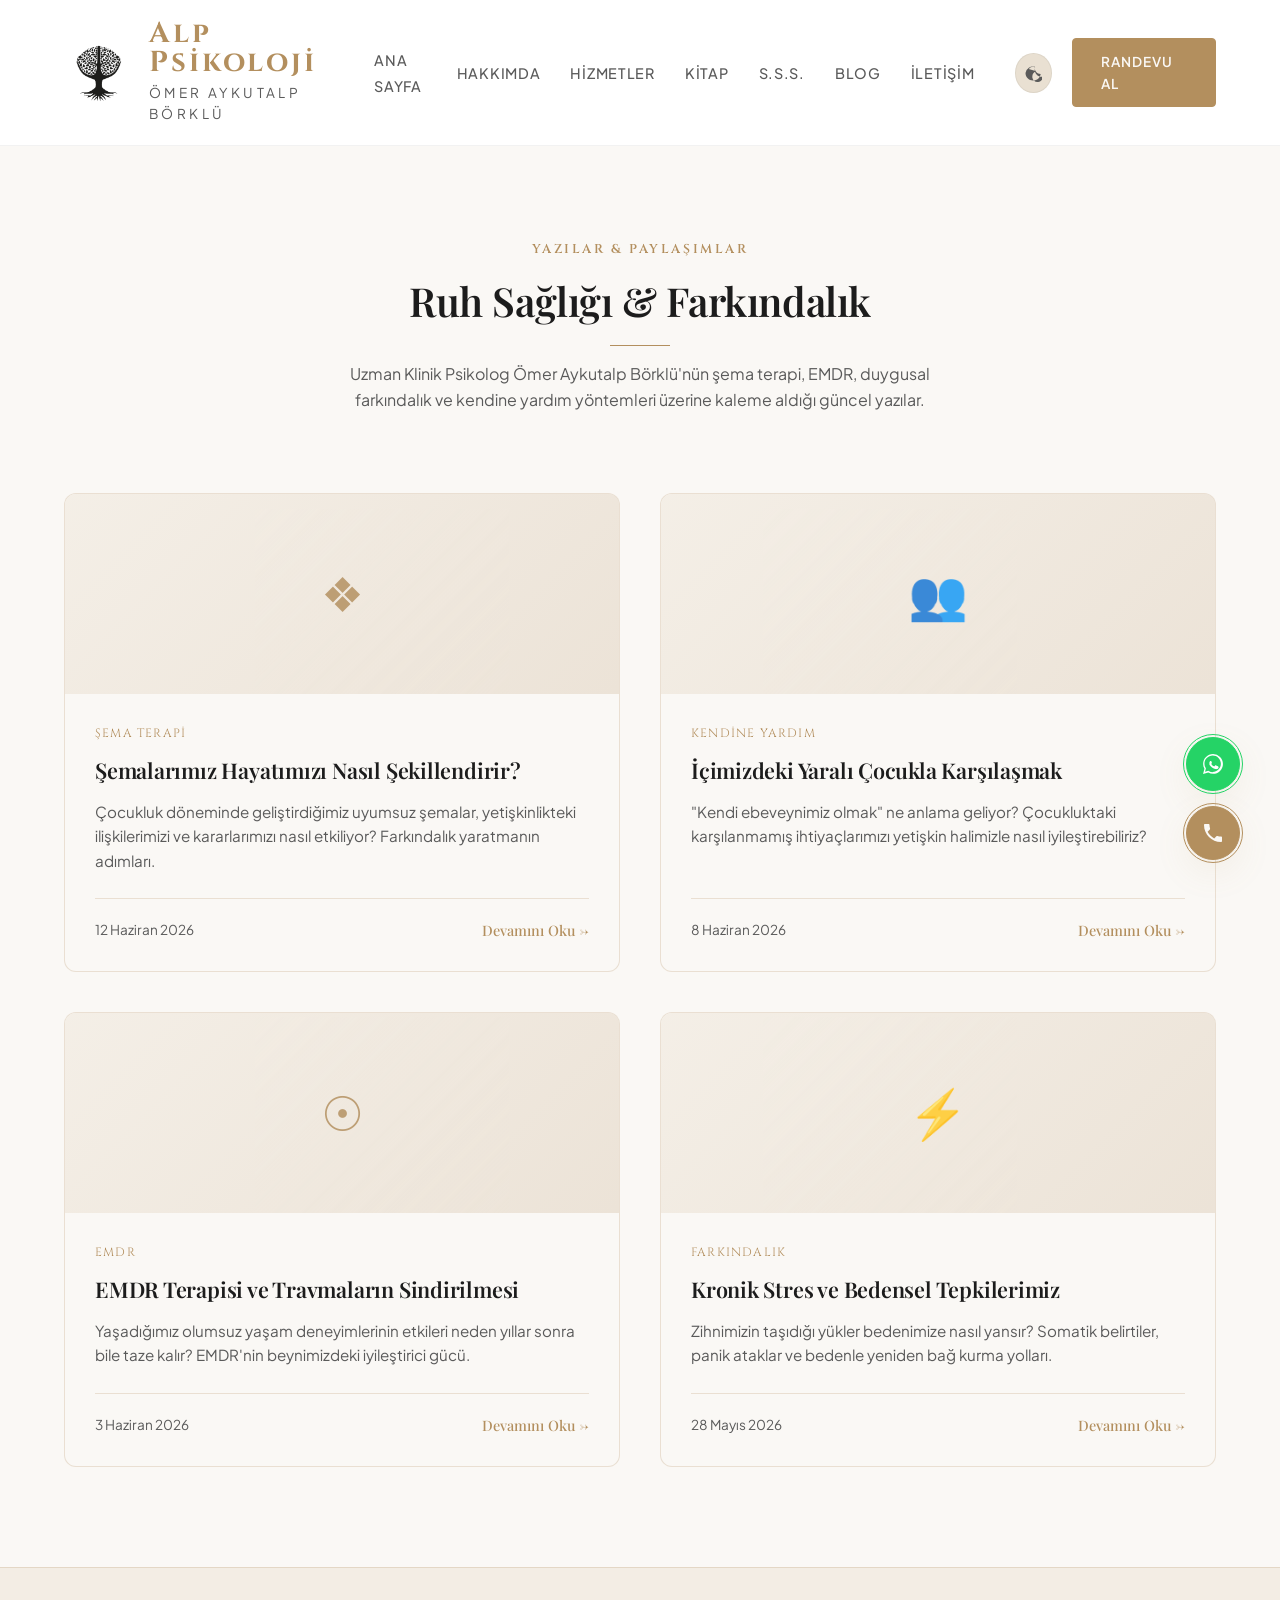
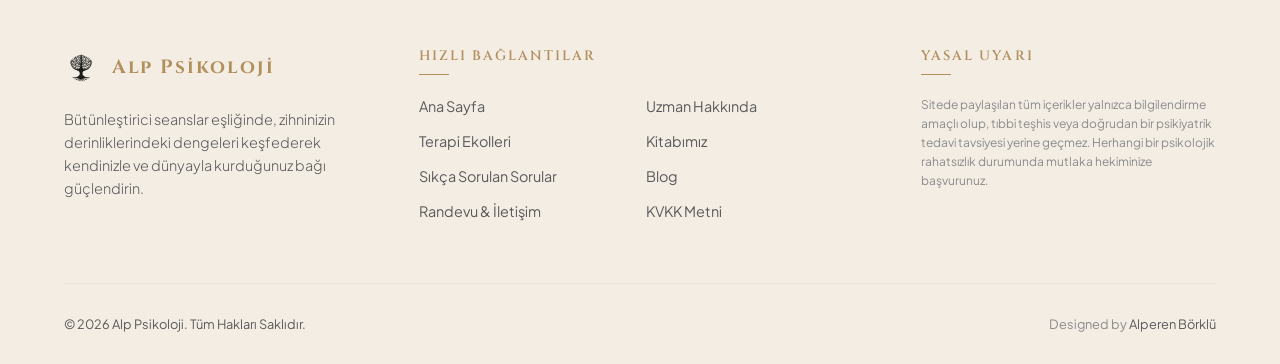
==== commit 4927ad5b: "Redirect booking buttons to DoktorTakvimi and limit social media to Instagram only" ====
--- a/blog/index.html
+++ b/blog/index.html
@@ -69,7 +69,7 @@
                     <button class="theme-toggle" id="theme-toggle" aria-label="Temayı Değiştir">
                         <svg class="theme-icon"><use href="#icon-sun"></use></svg>
                     </button>
-                    <button class="btn btn-primary open-booking-wizard">Randevu Al</button>
+                    <a href="https://www.doktortakvimi.com/omer-aykutalp-borklu/psikoloji/ankara" target="_blank" class="btn btn-primary">Randevu Al</a>
                 </div>
             </nav>
             
@@ -93,7 +93,7 @@
             <li><a href="index.html" class="mobile-nav-link active">Blog</a></li>
             <li><a href="../index.html#contact" class="mobile-nav-link">İletişim</a></li>
         </ul>
-        <button class="btn btn-primary open-booking-wizard" style="width: 100%;">Randevu Al</button>
+        <a href="https://www.doktortakvimi.com/omer-aykutalp-borklu/psikoloji/ankara" target="_blank" class="btn btn-primary" style="width: 100%;">Randevu Al</a>
     </div>
 
     <main style="padding-top: 140px;">
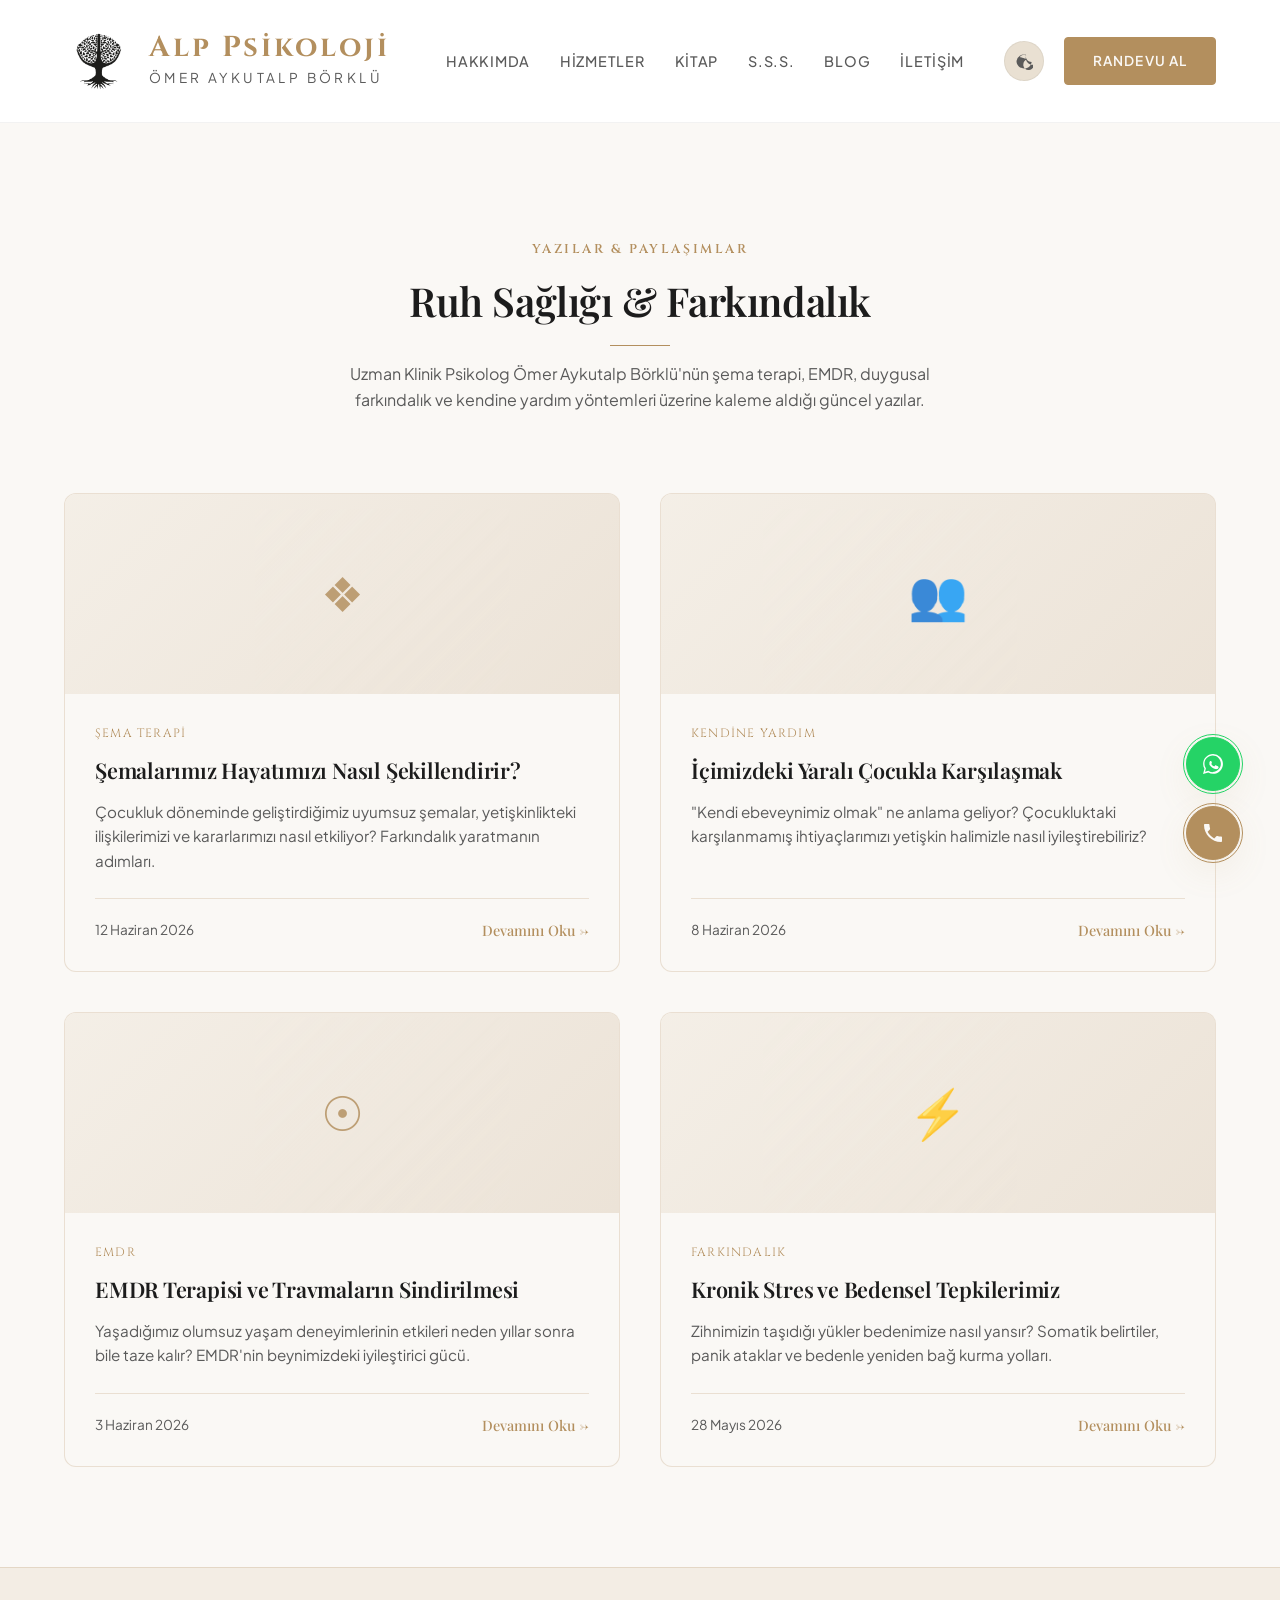
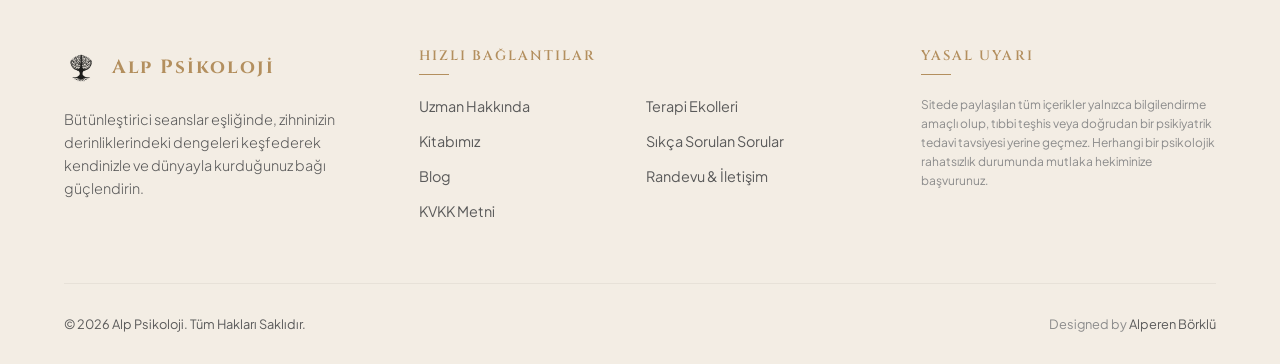
==== commit 99d761fe: "Fix blog page scroll lock on modal close and remove redundant Ana Sayfa links" ====
--- a/blog/index.html
+++ b/blog/index.html
@@ -57,7 +57,6 @@
             
             <nav>
                 <ul class="nav-list">
-                    <li><a href="../index.html#home" class="nav-link">Ana Sayfa</a></li>
                     <li><a href="../index.html#about" class="nav-link">Hakkımda</a></li>
                     <li><a href="../index.html#services" class="nav-link">Hizmetler</a></li>
                     <li><a href="../index.html#book" class="nav-link">Kitap</a></li>
@@ -85,7 +84,6 @@
     <!-- Mobile Nav Drawer Overlay -->
     <div class="mobile-nav-overlay" id="mobile-nav">
         <ul class="mobile-nav-list">
-            <li><a href="../index.html#home" class="mobile-nav-link">Ana Sayfa</a></li>
             <li><a href="../index.html#about" class="mobile-nav-link">Hakkımda</a></li>
             <li><a href="../index.html#services" class="mobile-nav-link">Hizmetler</a></li>
             <li><a href="../index.html#book" class="mobile-nav-link">Kitap</a></li>
@@ -196,7 +194,6 @@
             <div class="footer-col">
                 <h4 class="footer-title">Hızlı Bağlantılar</h4>
                 <div class="footer-links">
-                    <a href="../index.html#home">Ana Sayfa</a>
                     <a href="../index.html#about">Uzman Hakkında</a>
                     <a href="../index.html#services">Terapi Ekolleri</a>
                     <a href="../index.html#book">Kitabımız</a>
